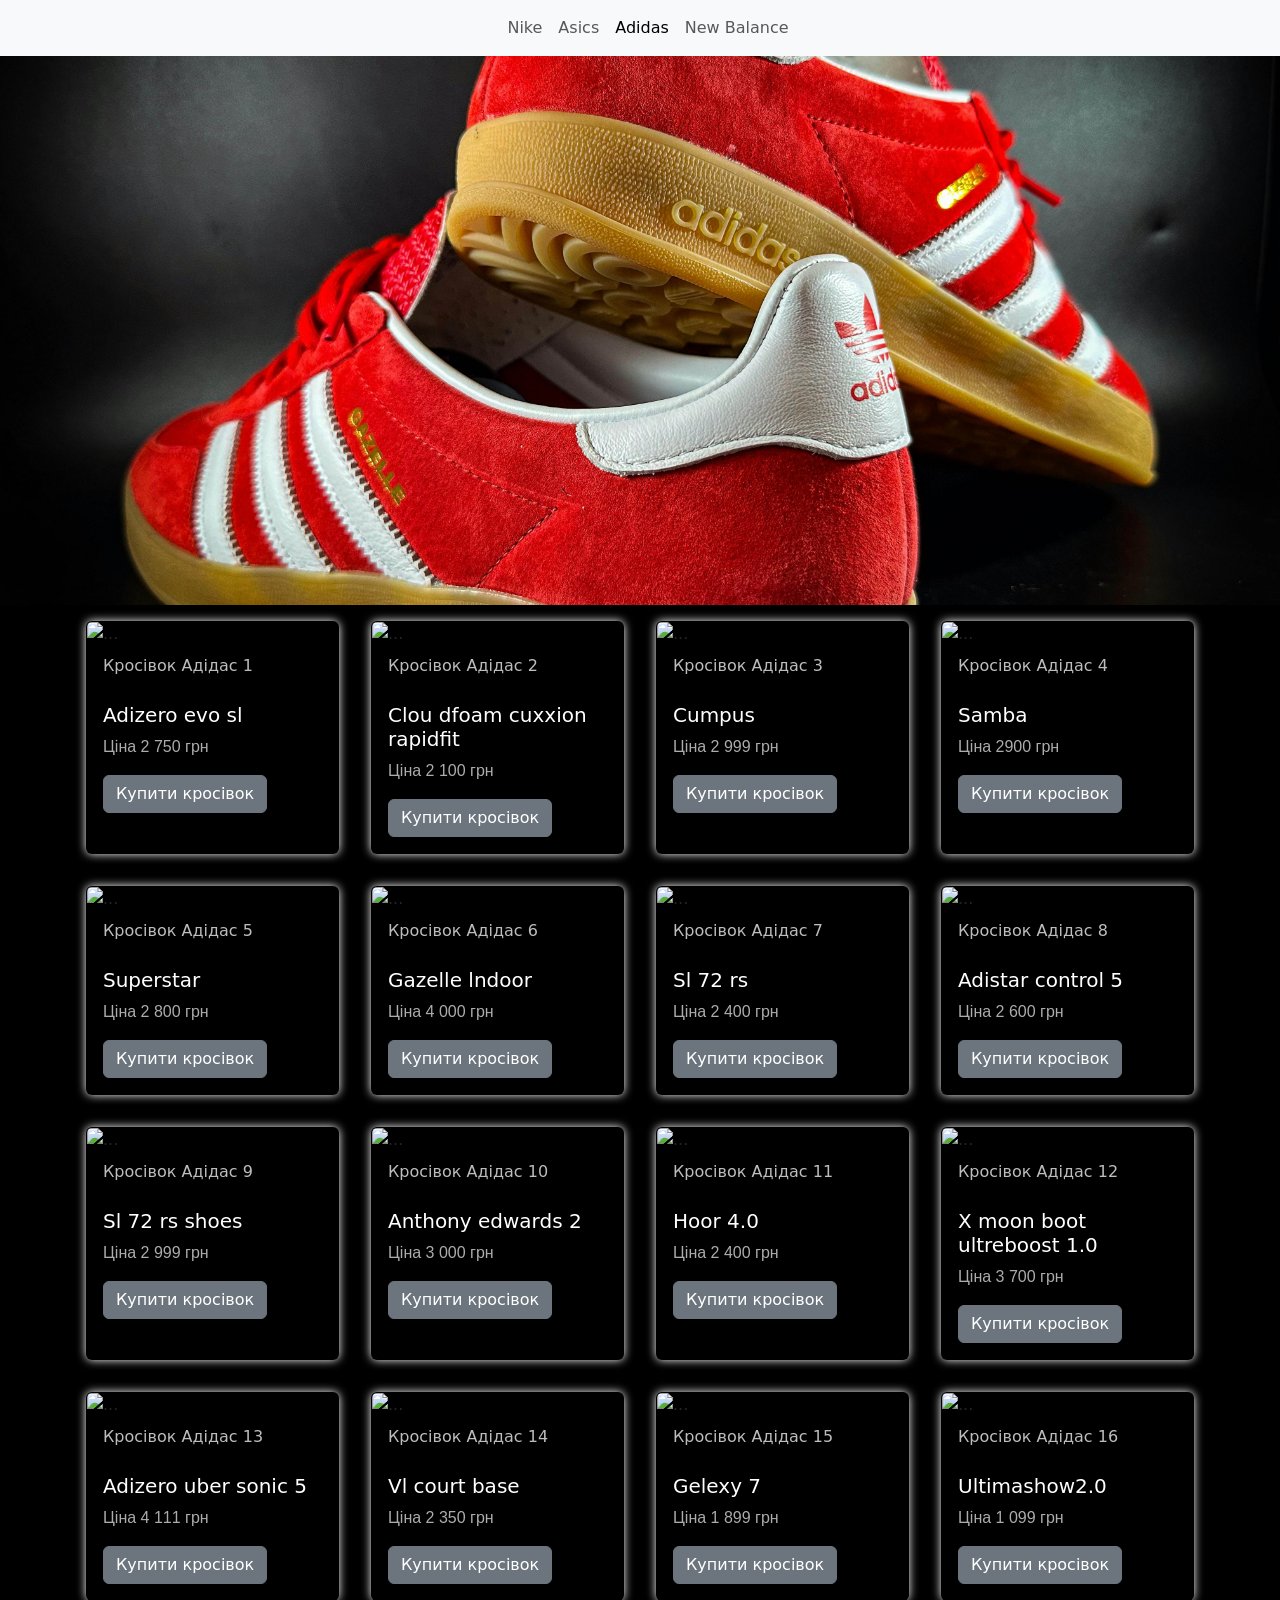
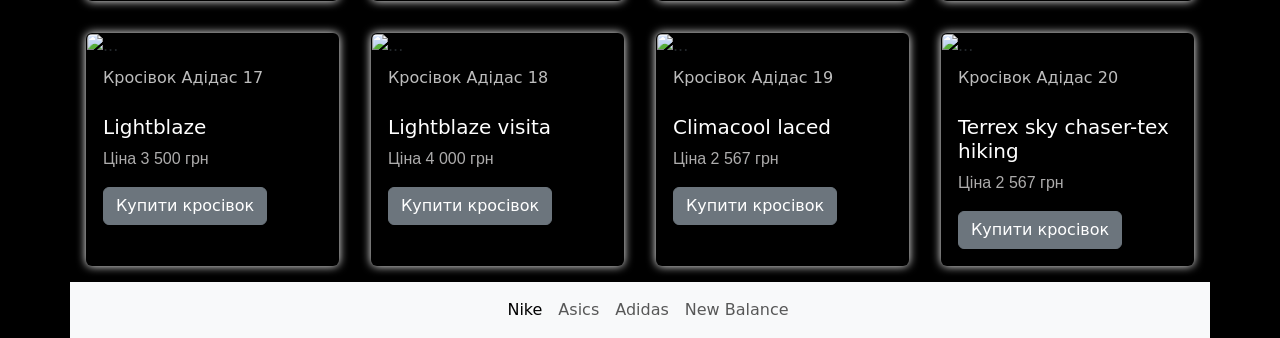
==== snikers/adidas.html @ 994d2d2e "Add files via upload" ====
<!DOCTYPE html>
<html lang="uk">

<head>
    <meta charset="UTF-8">
    <meta name="viewport" content="width=device-width, initial-scale=1.0">
    <title>Кросівки</title>
    <link rel="shortcut icon" href="icon.png" type="image/x-icon">

    <link href="https://cdn.jsdelivr.net/npm/bootstrap@5.3.8/dist/css/bootstrap.min.css" rel="stylesheet"
        integrity="sha384-sRIl4kxILFvY47J16cr9ZwB07vP4J8+LH7qKQnuqkuIAvNWLzeN8tE5YBujZqJLB" crossorigin="anonymous">
    <link rel="stylesheet" href="style.css">

</head>

<body>

    <nav class="navbar navbar-expand-sm bg-body-tertiary">
        <div class="container-fluid">
            <a class="navbar-brand" href=""></a>
            <button class="navbar-toggler" type="button" data-bs-toggle="collapse" data-bs-target="#navbarNav"
                aria-controls="navbarNav" aria-expanded="false" aria-label="Toggle navigation">
                <span class="navbar-toggler-icon"></span>
            </button>
            <div class="collapse navbar-collapse justify-content-center" id="navbarNav">
                <ul class="navbar-nav">
                    <li class="nav-item">
                        <a class="nav-link  " href="index.html">Nike</a>
                    </li>
                    <li class="nav-item">
                        <a class="nav-link " href="asics.html">Asics</a>
                    </li>
                    <li class="nav-item">
                        <a class="nav-link active" href="adidas.html">Adidas</a>
                    </li>
                    <li class="nav-item">
                        <a class="nav-link" href="new-balance.html">New Balance</a>
                    </li>

                </ul>
            </div>
        </div>
    </nav>
    <div class="big-img">
       
        <img src="559.jpg" alt="">

    </div>












    <div class="container">
        <div class="row">


            <div class="col-lg-3 col-md-4 col-sm-6 p-3">
                <div class="card h-100">
                    <img src="41.WebP" class="card-img-top" alt="...">
                    <div class="card-header"> Кросівок Адідас 1 </div>
                    <div class="card-body">
                        <h5 class="card-title">Adizero evo sl</h5>
                        <p class="card-text">Ціна 2 750 грн</p>
                        <a href="#" class="btn btn-secondary">Купити кросівок</a>
                    </div>
                </div>
            </div>


            <div class="col-lg-3 col-md-4 col-sm-6 p-3">
                <div class="card h-100">
                    <img src="42.webp" class="card-img-top" alt="...">
                    <div class="card-header"> Кросівок Адідас 2 </div>
                    <div class="card-body">
                        <h5 class="card-title">Clou dfoam cuxxion rapidfit</h5>
                        <p class="card-text">Ціна 2 100 грн</p>
                        <a href="#" class="btn btn-secondary">Купити кросівок</a>
                    </div>
                </div>
            </div>

            <div class="col-lg-3 col-md-4 col-sm-6 p-3">
                <div class="card h-100">
                    <img src="43.webp" class="card-img-top" alt="...">
                    <div class="card-header"> Кросівок Адідас 3 </div>
                    <div class="card-body">
                        <h5 class="card-title">Cumpus</h5>
                        <p class="card-text">Ціна 2 999 грн</p>
                        <a href="#" class="btn btn-secondary">Купити кросівок</a>
                    </div>
                </div>
            </div>




            <div class="col-lg-3 col-md-4 col-sm-6 p-3">
                <div class="card h-100">
                    <img src="44.webp" class="card-img-top" alt="...">
                    <div class="card-header"> Кросівок Адідас 4 </div>
                    <div class="card-body">
                        <h5 class="card-title">Samba </h5>
                        <p class="card-text">Ціна 2900 грн</p>
                        <a href="#" class="btn btn-secondary">Купити кросівок</a>
                    </div>
                </div>
            </div>


            <div class="col-lg-3 col-md-4 col-sm-6 p-3">
                <div class="card h-100">
                    <img src="45.webp" class="card-img-top" alt="...">
                    <div class="card-header"> Кросівок Адідас 5 </div>
                    <div class="card-body">
                        <h5 class="card-title">Superstar </h5>
                        <p class="card-text">Ціна 2 800 грн</p>
                        <a href="#" class="btn btn-secondary">Купити кросівок</a>
                    </div>
                </div>
            </div>
        
    


    <div class="col-lg-3 col-md-4 col-sm-6 p-3">
        <div class="card h-100">
            <img src="46.webp" class="card-img-top" alt="...">
            <div class="card-header"> Кросівок Адідас 6</div>
            <div class="card-body">
                <h5 class="card-title">Gazelle lndoor</h5>
                <p class="card-text">Ціна 4 000 грн</p>
                <a href="#" class="btn btn-secondary">Купити кросівок</a>
            </div>
        </div>
    </div>
    

    <div class="col-lg-3 col-md-4 col-sm-6 p-3">
        <div class="card h-100">
            <img src="47.webp" class="card-img-top" alt="...">
            <div class="card-header"> Кросівок Адідас 7</div>
            <div class="card-body">
                <h5 class="card-title">Sl 72 rs</h5>
                <p class="card-text">Ціна 2 400 грн</p>
                <a href="#" class="btn btn-secondary">Купити кросівок</a>
            </div>
        </div>
    </div>
    


    <div class="col-lg-3 col-md-4 col-sm-6 p-3">
        <div class="card h-100">
            <img src="48.webp" class="card-img-top" alt="...">
            <div class="card-header"> Кросівок Адідас 8</div>
            <div class="card-body">
                <h5 class="card-title">Adistar control 5</h5>
                <p class="card-text">Ціна 2 600 грн</p>
                <a href="#" class="btn btn-secondary">Купити кросівок</a>
            </div>
        </div>
    </div>
   

    <div class="col-lg-3 col-md-4 col-sm-6 p-3">
        <div class="card h-100">
            <img src="49.webp" class="card-img-top" alt="...">
            <div class="card-header"> Кросівок  Адідас 9</div>
            <div class="card-body">
                <h5 class="card-title">Sl 72 rs shoes</h5>
                <p class="card-text">Ціна 2 999 грн</p>
                <a href="#" class="btn btn-secondary">Купити кросівок</a>
            </div>
        </div>
    </div>
   


    <div class="col-lg-3 col-md-4 col-sm-6 p-3">
        <div class="card h-100">
            <img src="50.webp" class="card-img-top" alt="...">
            <div class="card-header"> Кросівок Адідас 10</div>
            <div class="card-body">
                <h5 class="card-title">Anthony edwards 2</h5>
                <p class="card-text">Ціна 3 000 грн</p>
                <a href="#" class="btn btn-secondary">Купити кросівок</a>
            </div>
        </div>
    </div>
    




    <div class="col-lg-3 col-md-4 col-sm-6 p-3">
        <div class="card h-100">
            <img src="51.webp" class="card-img-top" alt="...">
            <div class="card-header"> Кросівок Адідас 11</div>
            <div class="card-body">
                <h5 class="card-title">Hoor 4.0</h5>
                <p class="card-text">Ціна 2 400 грн</p>
                <a href="#" class="btn btn-secondary">Купити кросівок</a>
            </div>
        </div>
    </div>
    



    <div class="col-lg-3 col-md-4 col-sm-6 p-3">
        <div class="card h-100">
            <img src="52.webp" class="card-img-top" alt="...">
            <div class="card-header"> Кросівок Адідас 12</div>
            <div class="card-body">
                <h5 class="card-title">X moon boot ultreboost 1.0</h5>
                <p class="card-text">Ціна 3 700 грн</p>
                <a href="#" class="btn btn-secondary">Купити кросівок</a>
            </div>
        </div>
    </div>


    <div class="col-lg-3 col-md-4 col-sm-6 p-3">
        <div class="card h-100">
            <img src="53.webp" class="card-img-top" alt="...">
            <div class="card-header"> Кросівок Адідас 13</div>
            <div class="card-body">
                <h5 class="card-title">Adizero uber sonic 5</h5>
                <p class="card-text">Ціна 4 111 грн</p>
                <a href="#" class="btn btn-secondary">Купити кросівок</a>
            </div>
        </div>
    </div>



    <div class="col-lg-3 col-md-4 col-sm-6 p-3">
        <div class="card h-100">
            <img src="54.webp" class="card-img-top" alt="...">
            <div class="card-header"> Кросівок Адідас 14</div>
            <div class="card-body">
                <h5 class="card-title">Vl court base</h5>
                <p class="card-text">Ціна 2 350 грн</p>
                <a href="#" class="btn btn-secondary">Купити кросівок</a>
            </div>
        </div>
    </div>


    <div class="col-lg-3 col-md-4 col-sm-6 p-3">
        <div class="card h-100">
            <img src="55.webp" class="card-img-top" alt="...">
            <div class="card-header"> Кросівок Адідас 15</div>
            <div class="card-body">
                <h5 class="card-title">Gelexy 7</h5>
                <p class="card-text">Ціна 1 899 грн</p>
                <a href="#" class="btn btn-secondary">Купити кросівок</a>
            </div>
        </div>
    </div>
    

<div class="col-lg-3 col-md-4 col-sm-6 p-3">
        <div class="card h-100">
            <img src="56.webp" class="card-img-top" alt="...">
            <div class="card-header"> Кросівок Адідас 16</div>
            <div class="card-body">
                <h5 class="card-title">Ultimashow2.0</h5>
                <p class="card-text">Ціна 1 099 грн</p>
                <a href="#" class="btn btn-secondary">Купити кросівок</a>
            </div>
        </div>
    </div>
    


<div class="col-lg-3 col-md-4 col-sm-6 p-3">
        <div class="card h-100">
            <img src="57.webp" class="card-img-top" alt="...">
            <div class="card-header"> Кросівок Адідас 17</div>
            <div class="card-body">
                <h5 class="card-title">Lightblaze</h5>
                <p class="card-text">Ціна 3 500 грн</p>
                <a href="#" class="btn btn-secondary">Купити кросівок</a>
            </div>
        </div>
    </div>


 <div class="col-lg-3 col-md-4 col-sm-6 p-3">
        <div class="card h-100">
            <img src="58.webp" class="card-img-top" alt="...">
            <div class="card-header"> Кросівок  Адідас 18</div>
            <div class="card-body">
                <h5 class="card-title">Lightblaze visita</h5>
                <p class="card-text">Ціна 4 000 грн</p>
                <a href="#" class="btn btn-secondary">Купити кросівок</a>
            </div>
        </div>
    </div>

<div class="col-lg-3 col-md-4 col-sm-6 p-3">
        <div class="card h-100">
            <img src="59.webp" class="card-img-top" alt="...">
            <div class="card-header"> Кросівок Адідас  19</div>
            <div class="card-body">
                <h5 class="card-title">Climacool laced</h5>
                <p class="card-text">Ціна 2 567 грн</p>
                <a href="#" class="btn btn-secondary">Купити кросівок</a>
            </div>
        </div>
    </div>


<div class="col-lg-3 col-md-4 col-sm-6 p-3">
        <div class="card h-100">
            <img src="60.webp" class="card-img-top" alt="...">
            <div class="card-header"> Кросівок  Адідас 20</div>
            <div class="card-body">
                <h5 class="card-title">Terrex sky chaser-tex hiking</h5>
                <p class="card-text">Ціна 2 567 грн</p>
                <a href="#" class="btn btn-secondary">Купити кросівок</a>
            </div>
        </div>
    </div>


<nav class="navbar navbar-expand-lg bg-body-tertiary">
        <div class="container-fluid">
            <a class="navbar-brand" href=""></a>
            <button class="navbar-toggler" type="button" data-bs-toggle="collapse" data-bs-target="#navbarNav"
                aria-controls="navbarNav" aria-expanded="false" aria-label="Toggle navigation">
                <span class="navbar-toggler-icon"></span>
            </button>
            <div class="collapse navbar-collapse justify-content-center" id="navbarNav">
                <ul class="navbar-nav">
                    <li class="nav-item">
                        <a class="nav-link active " href="index.html">Nike</a>
                    </li>
                    <li class="nav-item">
                        <a class="nav-link " href="asics.html">Asics</a>
                    </li>
                    <li class="nav-item">
                        <a class="nav-link" href="adidas.html">Adidas</a>
                    </li>
                    <li class="nav-item">
                        <a class="nav-link" href="new balance.html">New Balance</a>
                    </li>

                </ul>
            </div>
        </div>
    </nav>



























    <script src="https://cdn.jsdelivr.net/npm/bootstrap@5.3.8/dist/js/bootstrap.bundle.min.js"
        integrity="sha384-FKyoEForCGlyvwx9Hj09JcYn3nv7wiPVlz7YYwJrWVcXK/BmnVDxM+D2scQbITxI"
        crossorigin="anonymous"></script>
</body>

</html>
---- snikers/style.css ----
img {
    width: 100%;
}

body {
    background-color: rgb(0, 0, 0);
    color: rgb(254, 254, 253);
}

.header {
    background-image: url(fon.png);
}

.header h1 {
    font-family: "Poiret One", sans-serif;
    font-size: 5em;
    margin: 0;
    color: rgb(251, 250, 250);
    text-transform: uppercase;
}

.header p {
    font-family: "Cormorant Garamond", serif;
    font-size: 2em;
    margin: 0;
    color: rgb(255, 254, 254);

}

p {
    font-family: "Exo 2", sans-serif;
    color: rgb(255, 252, 249);
}

h2 {
    font-family: "Cormorant Garamond", serif;
    color: rgb(225, 221, 220);
}

.card-header {
    background-color: rgb(0, 0, 0);
    color: #bdbdbd;
}

.card-title {
    color: #ffffff;
}

.card-text {
    color: #adacac;
}

.card {
    background-color: rgb(0, 0, 0);
    box-shadow: 0px 0px 10px rgb(255, 255, 255);
}

 
i {
    font-size: 2em;
    color: rgb(255, 255, 255);
    margin: 10px;
}

 
.h5 {
    font-family: "Cormorant Garamond", serif;
    color: rgb(225, 221, 220);

}


.footer {
    padding-top: 30px;
    padding-bottom: 30px;
    background-color: #1c1b1b;
    margin-top: 30px;

}

i {
    font-size: 2em;
    color: blanchedalmond;
    margin: 10px;
}

.footer-nav {
    display: flex;
    padding-left: 0;
    list-style-type: none;
}

.footer-link {
    color: #9a9898;
    text-decoration: none;
}
.footer-item{
    margin-right: 10px;
}
.footer-link:hover{
    color: #e1dede;
}
.footer p{
    margin-top: 0;
    color: #9a9898;

}
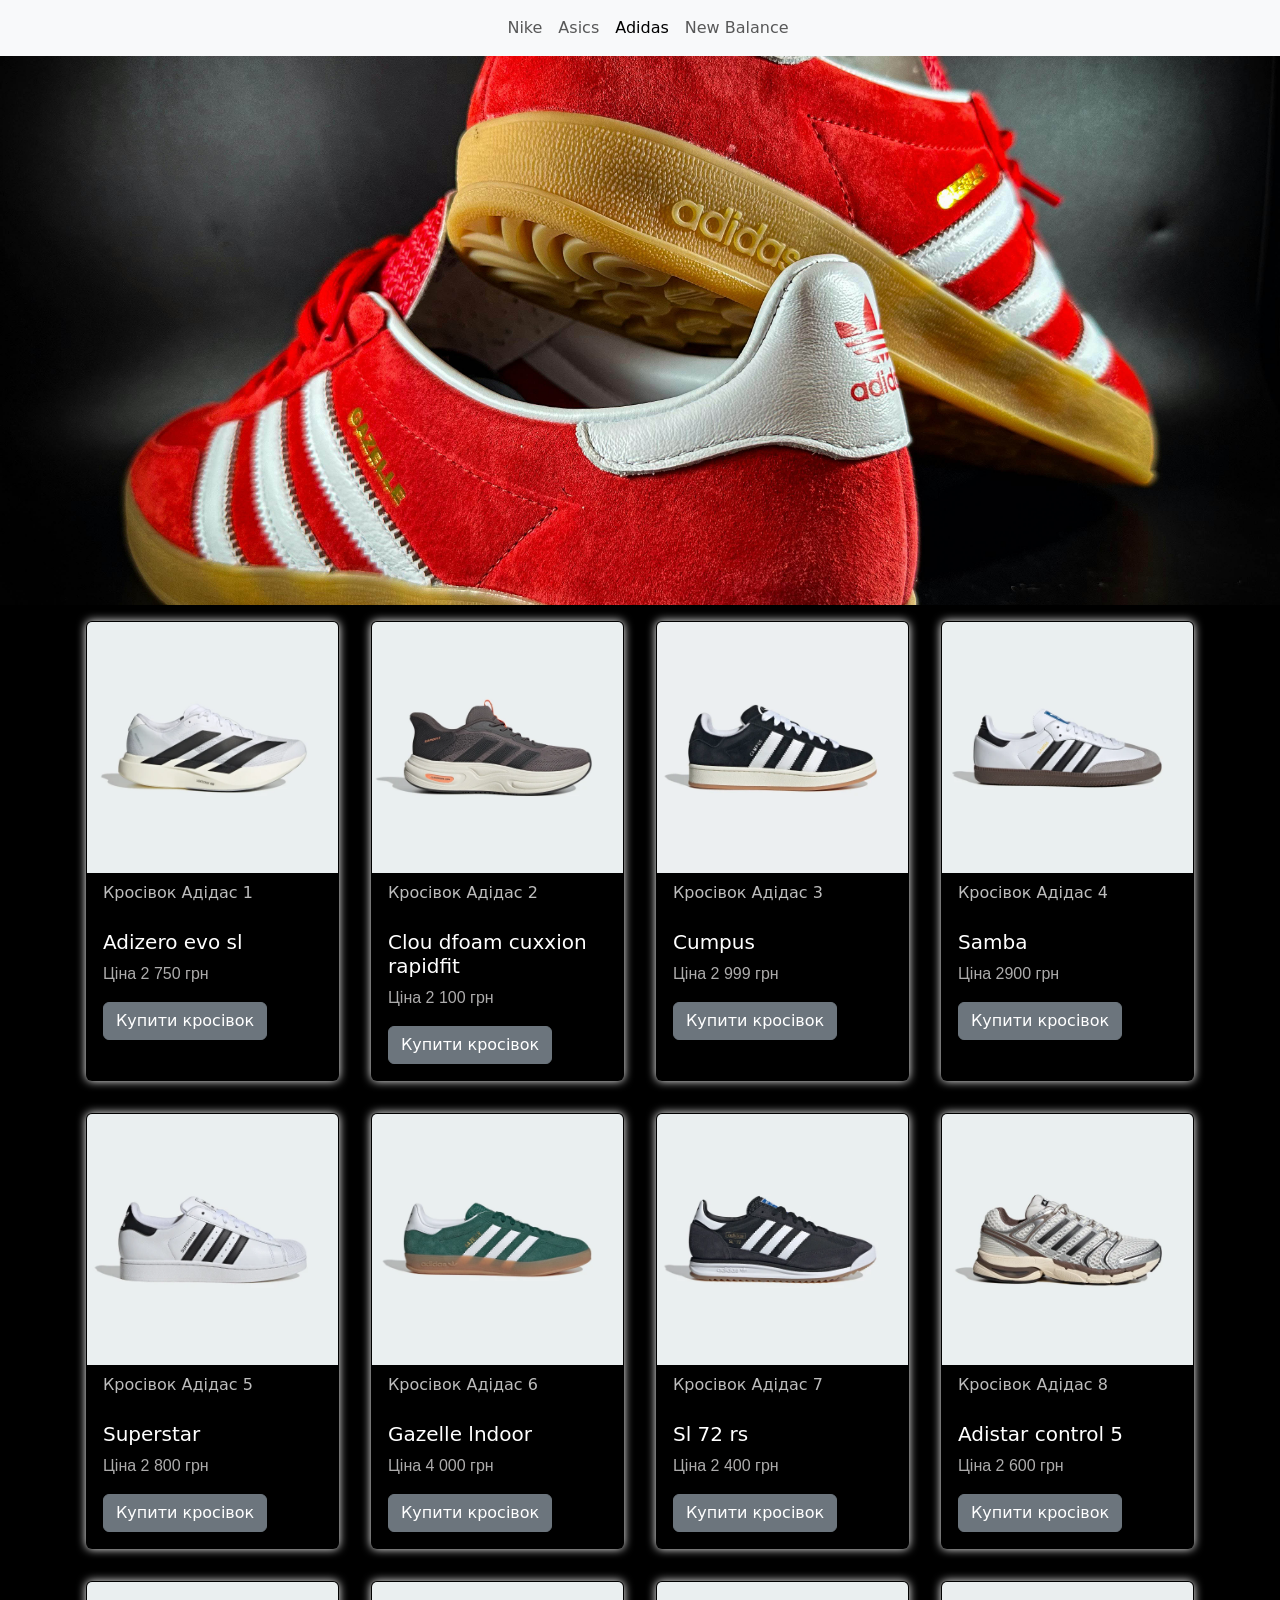
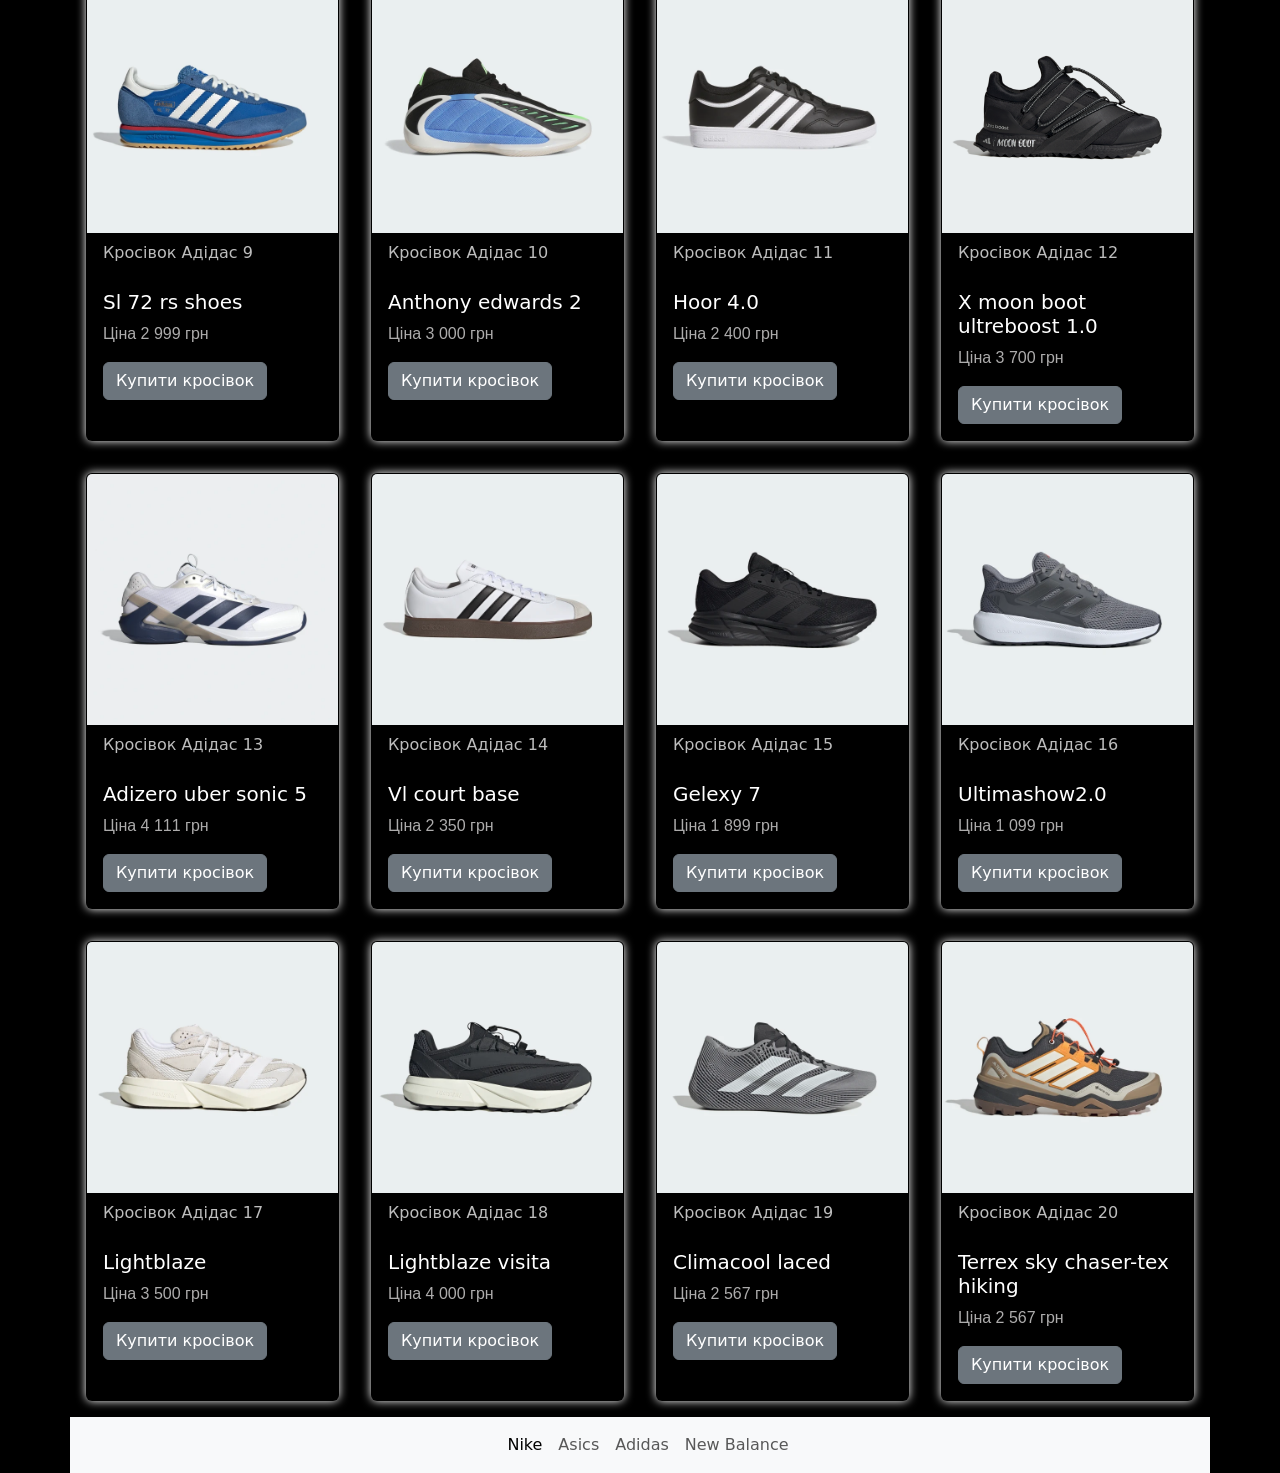
==== commit 8cce886c: "Update adidas.html" ====
--- a/snikers/adidas.html
+++ b/snikers/adidas.html
@@ -77,7 +77,7 @@
 
             <div class="col-lg-3 col-md-4 col-sm-6 p-3">
                 <div class="card h-100">
-                    <img src="42.webp" class="card-img-top" alt="...">
+                    <img src="42.WebP" class="card-img-top" alt="...">
                     <div class="card-header"> Кросівок Адідас 2 </div>
                     <div class="card-body">
                         <h5 class="card-title">Clou dfoam cuxxion rapidfit</h5>
@@ -89,7 +89,7 @@
 
             <div class="col-lg-3 col-md-4 col-sm-6 p-3">
                 <div class="card h-100">
-                    <img src="43.webp" class="card-img-top" alt="...">
+                    <img src="43.WebP" class="card-img-top" alt="...">
                     <div class="card-header"> Кросівок Адідас 3 </div>
                     <div class="card-body">
                         <h5 class="card-title">Cumpus</h5>
@@ -104,7 +104,7 @@
 
             <div class="col-lg-3 col-md-4 col-sm-6 p-3">
                 <div class="card h-100">
-                    <img src="44.webp" class="card-img-top" alt="...">
+                    <img src="44.WebP" class="card-img-top" alt="...">
                     <div class="card-header"> Кросівок Адідас 4 </div>
                     <div class="card-body">
                         <h5 class="card-title">Samba </h5>
@@ -117,7 +117,7 @@
 
             <div class="col-lg-3 col-md-4 col-sm-6 p-3">
                 <div class="card h-100">
-                    <img src="45.webp" class="card-img-top" alt="...">
+                    <img src="45.WebP" class="card-img-top" alt="...">
                     <div class="card-header"> Кросівок Адідас 5 </div>
                     <div class="card-body">
                         <h5 class="card-title">Superstar </h5>
@@ -132,7 +132,7 @@
 
     <div class="col-lg-3 col-md-4 col-sm-6 p-3">
         <div class="card h-100">
-            <img src="46.webp" class="card-img-top" alt="...">
+            <img src="46.WebP" class="card-img-top" alt="...">
             <div class="card-header"> Кросівок Адідас 6</div>
             <div class="card-body">
                 <h5 class="card-title">Gazelle lndoor</h5>
@@ -145,7 +145,7 @@
 
     <div class="col-lg-3 col-md-4 col-sm-6 p-3">
         <div class="card h-100">
-            <img src="47.webp" class="card-img-top" alt="...">
+            <img src="47.WebP" class="card-img-top" alt="...">
             <div class="card-header"> Кросівок Адідас 7</div>
             <div class="card-body">
                 <h5 class="card-title">Sl 72 rs</h5>
@@ -159,7 +159,7 @@
 
     <div class="col-lg-3 col-md-4 col-sm-6 p-3">
         <div class="card h-100">
-            <img src="48.webp" class="card-img-top" alt="...">
+            <img src="48.WebP" class="card-img-top" alt="...">
             <div class="card-header"> Кросівок Адідас 8</div>
             <div class="card-body">
                 <h5 class="card-title">Adistar control 5</h5>
@@ -172,7 +172,7 @@
 
     <div class="col-lg-3 col-md-4 col-sm-6 p-3">
         <div class="card h-100">
-            <img src="49.webp" class="card-img-top" alt="...">
+            <img src="49.WebP" class="card-img-top" alt="...">
             <div class="card-header"> Кросівок  Адідас 9</div>
             <div class="card-body">
                 <h5 class="card-title">Sl 72 rs shoes</h5>
@@ -186,7 +186,7 @@
 
     <div class="col-lg-3 col-md-4 col-sm-6 p-3">
         <div class="card h-100">
-            <img src="50.webp" class="card-img-top" alt="...">
+            <img src="50.WebP" class="card-img-top" alt="...">
             <div class="card-header"> Кросівок Адідас 10</div>
             <div class="card-body">
                 <h5 class="card-title">Anthony edwards 2</h5>
@@ -202,7 +202,7 @@
 
     <div class="col-lg-3 col-md-4 col-sm-6 p-3">
         <div class="card h-100">
-            <img src="51.webp" class="card-img-top" alt="...">
+            <img src="51.WebP" class="card-img-top" alt="...">
             <div class="card-header"> Кросівок Адідас 11</div>
             <div class="card-body">
                 <h5 class="card-title">Hoor 4.0</h5>
@@ -217,7 +217,7 @@
 
     <div class="col-lg-3 col-md-4 col-sm-6 p-3">
         <div class="card h-100">
-            <img src="52.webp" class="card-img-top" alt="...">
+            <img src="52.WebP" class="card-img-top" alt="...">
             <div class="card-header"> Кросівок Адідас 12</div>
             <div class="card-body">
                 <h5 class="card-title">X moon boot ultreboost 1.0</h5>
@@ -230,7 +230,7 @@
 
     <div class="col-lg-3 col-md-4 col-sm-6 p-3">
         <div class="card h-100">
-            <img src="53.webp" class="card-img-top" alt="...">
+            <img src="53.WebP" class="card-img-top" alt="...">
             <div class="card-header"> Кросівок Адідас 13</div>
             <div class="card-body">
                 <h5 class="card-title">Adizero uber sonic 5</h5>
@@ -244,7 +244,7 @@
 
     <div class="col-lg-3 col-md-4 col-sm-6 p-3">
         <div class="card h-100">
-            <img src="54.webp" class="card-img-top" alt="...">
+            <img src="54.WebP" class="card-img-top" alt="...">
             <div class="card-header"> Кросівок Адідас 14</div>
             <div class="card-body">
                 <h5 class="card-title">Vl court base</h5>
@@ -257,7 +257,7 @@
 
     <div class="col-lg-3 col-md-4 col-sm-6 p-3">
         <div class="card h-100">
-            <img src="55.webp" class="card-img-top" alt="...">
+            <img src="55.WebP" class="card-img-top" alt="...">
             <div class="card-header"> Кросівок Адідас 15</div>
             <div class="card-body">
                 <h5 class="card-title">Gelexy 7</h5>
@@ -270,7 +270,7 @@
 
 <div class="col-lg-3 col-md-4 col-sm-6 p-3">
         <div class="card h-100">
-            <img src="56.webp" class="card-img-top" alt="...">
+            <img src="56.WebP" class="card-img-top" alt="...">
             <div class="card-header"> Кросівок Адідас 16</div>
             <div class="card-body">
                 <h5 class="card-title">Ultimashow2.0</h5>
@@ -284,7 +284,7 @@
 
 <div class="col-lg-3 col-md-4 col-sm-6 p-3">
         <div class="card h-100">
-            <img src="57.webp" class="card-img-top" alt="...">
+            <img src="57.WebP" class="card-img-top" alt="...">
             <div class="card-header"> Кросівок Адідас 17</div>
             <div class="card-body">
                 <h5 class="card-title">Lightblaze</h5>
@@ -297,7 +297,7 @@
 
  <div class="col-lg-3 col-md-4 col-sm-6 p-3">
         <div class="card h-100">
-            <img src="58.webp" class="card-img-top" alt="...">
+            <img src="58.WebP" class="card-img-top" alt="...">
             <div class="card-header"> Кросівок  Адідас 18</div>
             <div class="card-body">
                 <h5 class="card-title">Lightblaze visita</h5>
@@ -309,7 +309,7 @@
 
 <div class="col-lg-3 col-md-4 col-sm-6 p-3">
         <div class="card h-100">
-            <img src="59.webp" class="card-img-top" alt="...">
+            <img src="59.WebP" class="card-img-top" alt="...">
             <div class="card-header"> Кросівок Адідас  19</div>
             <div class="card-body">
                 <h5 class="card-title">Climacool laced</h5>
@@ -322,7 +322,7 @@
 
 <div class="col-lg-3 col-md-4 col-sm-6 p-3">
         <div class="card h-100">
-            <img src="60.webp" class="card-img-top" alt="...">
+            <img src="60.WebP" class="card-img-top" alt="...">
             <div class="card-header"> Кросівок  Адідас 20</div>
             <div class="card-body">
                 <h5 class="card-title">Terrex sky chaser-tex hiking</h5>
@@ -391,4 +391,4 @@
         crossorigin="anonymous"></script>
 </body>
 
-</html>+</html>
